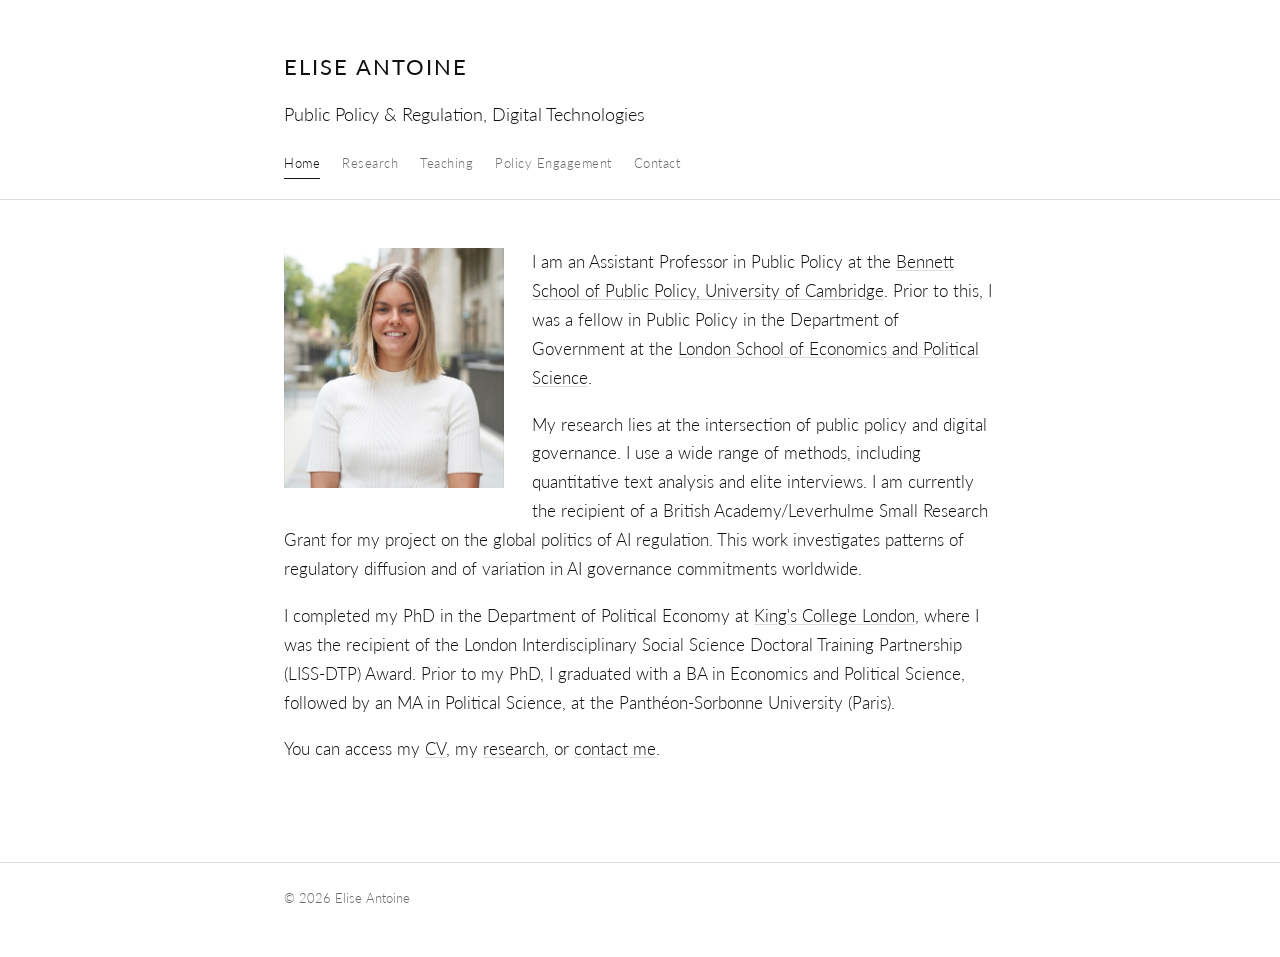
==== index.html @ 24a494e7 "Initial minimalist static site, migrated from Wix Rebuilds eliseantoine.com as plain HTML/CSS: Home," ====
<!DOCTYPE html>
<html lang="en">
<head>
<meta charset="UTF-8">
<meta name="viewport" content="width=device-width, initial-scale=1.0">
<title>Elise Antoine</title>
<meta name="description" content="Elise Antoine — Assistant Professor in Public Policy, Bennett School of Public Policy, University of Cambridge.">
<link rel="preconnect" href="https://fonts.googleapis.com">
<link rel="preconnect" href="https://fonts.gstatic.com" crossorigin>
<link href="https://fonts.googleapis.com/css2?family=Lato:wght@300;400;700&display=swap" rel="stylesheet">
<link rel="stylesheet" href="assets/css/style.css">
</head>
<body>
<header class="site-header">
  <div class="wrap">
    <div class="header-row">
      <div>
        <a class="site-title" href="index.html">ELISE ANTOINE</a>
        <p class="tagline">Public Policy &amp; Regulation, Digital Technologies</p>
      </div>
      <nav class="site-nav">
        <a href="index.html" aria-current="page">Home</a>
        <a href="research.html">Research</a>
        <a href="teaching.html">Teaching</a>
        <a href="policy-engagement.html">Policy Engagement</a>
        <a href="contact.html">Contact</a>
      </nav>
    </div>
  </div>
</header>

<main>
  <div class="wrap">
    <div class="bio-photo">
      <img src="assets/images/elise-antoine.jpg" alt="Elise Antoine">
    </div>

    <p>I am an Assistant Professor in Public Policy at the <a href="https://www.bennettschool.cam.ac.uk/" target="_blank" rel="noopener">Bennett School of Public Policy, University of Cambridge</a>. Prior to this, I was a fellow in Public Policy in the Department of Government at the <a href="http://www.lse.ac.uk/government" target="_blank" rel="noopener">London School of Economics and Political Science</a>.</p>

    <p>My research lies at the intersection of public policy and digital governance. I use a wide range of methods, including quantitative text analysis and elite interviews. I am currently the recipient of a British Academy/Leverhulme Small Research Grant for my project on the global politics of AI regulation. This work investigates patterns of regulatory diffusion and of variation in AI governance commitments worldwide.</p>

    <p>I completed my PhD in the Department of Political Economy at <a href="https://www.kcl.ac.uk/political-economy" target="_blank" rel="noopener">King's College London</a>, where I was the recipient of the London Interdisciplinary Social Science Doctoral Training Partnership (LISS-DTP) Award. Prior to my PhD, I graduated with a BA in Economics and Political Science, followed by an MA in Political Science, at the Panthéon-Sorbonne University (Paris).</p>

    <div class="bio-clear"></div>

    <p>You can access my <a href="assets/files/CV_Elise_Antoine.pdf" target="_blank" rel="noopener">CV</a>, my <a href="research.html">research</a>, or <a href="mailto:ea715@cam.ac.uk">contact me</a>.</p>
  </div>
</main>

<footer class="site-footer">
  <div class="wrap">&copy; <span id="year"></span> Elise Antoine</div>
</footer>
<script>document.getElementById('year').textContent = new Date().getFullYear();</script>
</body>
</html>
---- assets/css/style.css ----
/* Elise Antoine — personal site
   Minimalist layout: black on white, generous whitespace, Lato. */

:root {
  --text: #111111;
  --muted: #6b6b6b;
  --border: #dddddd;
  --max-width: 760px;
}

* {
  box-sizing: border-box;
}

html {
  -webkit-text-size-adjust: 100%;
}

body {
  margin: 0;
  background: #ffffff;
  color: var(--text);
  font-family: "Lato", Arial, Helvetica, sans-serif;
  font-weight: 300;
  font-size: 17px;
  line-height: 1.7;
}

a {
  color: var(--text);
  text-decoration: underline;
  text-decoration-color: var(--border);
  text-underline-offset: 2px;
}

a:hover {
  text-decoration-color: var(--text);
}

.wrap {
  max-width: var(--max-width);
  margin: 0 auto;
  padding: 0 24px;
}

/* Header */

header.site-header {
  border-bottom: 1px solid var(--border);
  padding: 48px 0 20px;
}

.header-row {
  display: flex;
  justify-content: space-between;
  align-items: flex-start;
  flex-wrap: wrap;
  gap: 16px;
}

.site-title {
  font-size: 22px;
  font-weight: 400;
  letter-spacing: 2px;
  text-decoration: none;
  color: var(--text);
}

.site-title:hover {
  text-decoration: none;
}

nav.site-nav {
  display: flex;
  gap: 22px;
  padding-top: 6px;
}

nav.site-nav a {
  font-size: 13px;
  letter-spacing: 0.5px;
  text-decoration: none;
  color: var(--muted);
  padding-bottom: 4px;
}

nav.site-nav a:hover {
  color: var(--text);
}

nav.site-nav a[aria-current="page"] {
  color: var(--text);
  border-bottom: 1px solid var(--text);
}

.tagline {
  margin: 14px 0 0;
  font-size: 18px;
  font-weight: 300;
  color: var(--text);
  max-width: 420px;
}

/* Main content */

main {
  padding: 48px 0 80px;
}

main h1 {
  font-size: 15px;
  font-weight: 400;
  text-transform: uppercase;
  letter-spacing: 2px;
  color: var(--muted);
  margin: 0 0 36px;
}

main h2 {
  font-size: 16px;
  font-weight: 400;
  text-transform: uppercase;
  letter-spacing: 1px;
  margin: 44px 0 16px;
  color: var(--text);
}

main h2:first-of-type {
  margin-top: 0;
}

main p {
  margin: 0 0 18px;
}

.bio-photo {
  float: left;
  width: 220px;
  margin: 0 28px 16px 0;
}

.bio-photo img {
  width: 100%;
  height: auto;
  display: block;
}

.bio-clear {
  clear: both;
}

ul.plain-list {
  list-style: none;
  margin: 0 0 8px;
  padding: 0;
}

ul.plain-list li {
  margin-bottom: 14px;
}

ul.pub-list {
  list-style: none;
  margin: 0 0 8px;
  padding: 0;
}

ul.pub-list li {
  margin-bottom: 20px;
}

.note {
  display: block;
  font-size: 15px;
  color: var(--muted);
  margin-top: 2px;
}

details.abstract {
  margin-bottom: 16px;
  border-top: 1px solid var(--border);
  padding-top: 14px;
}

details.abstract summary {
  cursor: pointer;
  font-weight: 400;
  color: var(--text);
}

details.abstract summary:hover {
  color: var(--muted);
}

details.abstract p {
  margin-top: 14px;
  font-size: 16px;
  color: #333333;
}

address {
  font-style: normal;
  line-height: 1.9;
}

footer.site-footer {
  border-top: 1px solid var(--border);
  padding: 24px 0 48px;
  font-size: 13px;
  color: var(--muted);
}

@media (max-width: 560px) {
  header.site-header {
    padding-top: 32px;
  }

  nav.site-nav {
    gap: 16px;
    flex-wrap: wrap;
  }

  .bio-photo {
    float: none;
    width: 180px;
    margin: 0 0 20px;
  }
}
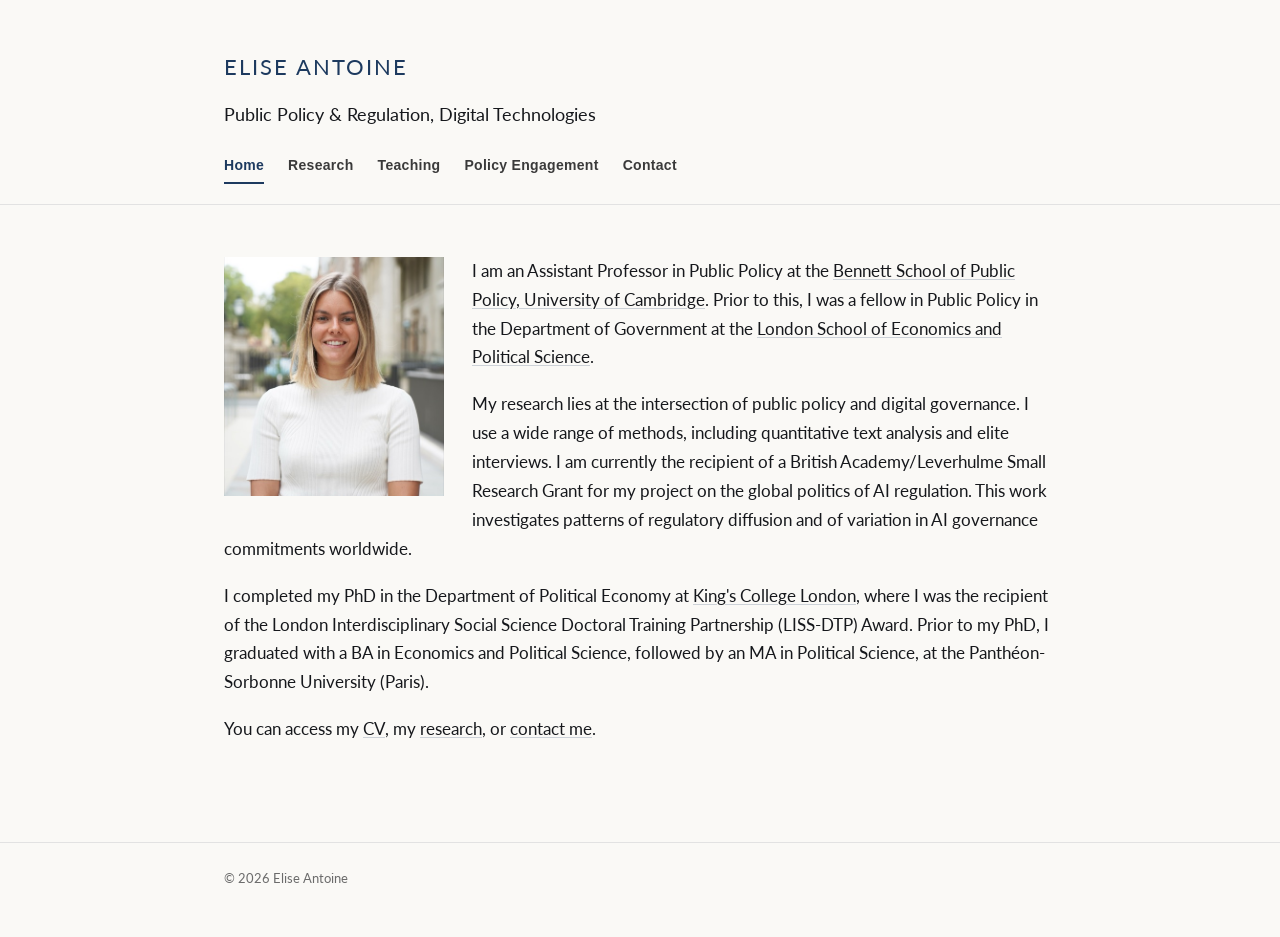
==== commit f460c991: "Refine typography, add photos, favicon, and social preview card Restore original Lato typography wit" ====
--- a/index.html
+++ b/index.html
@@ -5,6 +5,19 @@
 <meta name="viewport" content="width=device-width, initial-scale=1.0">
 <title>Elise Antoine</title>
 <meta name="description" content="Elise Antoine — Assistant Professor in Public Policy, Bennett School of Public Policy, University of Cambridge.">
+<link rel="icon" href="favicon.svg" type="image/svg+xml">
+<link rel="icon" href="favicon.png" type="image/png">
+<link rel="alternate icon" href="favicon.ico">
+<link rel="apple-touch-icon" href="apple-touch-icon.png">
+<meta property="og:type" content="website">
+<meta property="og:title" content="Elise Antoine">
+<meta property="og:description" content="Assistant Professor in Public Policy, Bennett School of Public Policy, University of Cambridge.">
+<meta property="og:image" content="https://elise-antoine.github.io/assets/images/og-image.png">
+<meta property="og:url" content="https://elise-antoine.github.io/">
+<meta name="twitter:card" content="summary_large_image">
+<meta name="twitter:title" content="Elise Antoine">
+<meta name="twitter:description" content="Assistant Professor in Public Policy, Bennett School of Public Policy, University of Cambridge.">
+<meta name="twitter:image" content="https://elise-antoine.github.io/assets/images/og-image.png">
 <link rel="preconnect" href="https://fonts.googleapis.com">
 <link rel="preconnect" href="https://fonts.gstatic.com" crossorigin>
 <link href="https://fonts.googleapis.com/css2?family=Lato:wght@300;400;700&display=swap" rel="stylesheet">
--- a/assets/css/style.css
+++ b/assets/css/style.css
@@ -1,11 +1,15 @@
 /* Elise Antoine — personal site
-   Minimalist layout: black on white, generous whitespace, Lato. */
+   Minimalist layout: black on white, generous whitespace, Lato,
+   one restrained accent color. */
 
 :root {
-  --text: #111111;
+  --bg: #faf9f6;
+  --text: #16181c;
   --muted: #6b6b6b;
-  --border: #dddddd;
-  --max-width: 760px;
+  --border: #e2e2e2;
+  --accent: #1d3a5f;
+  --accent-soft: #1d3a5f33;
+  --max-width: 880px;
 }
 
 * {
@@ -18,10 +22,10 @@
 
 body {
   margin: 0;
-  background: #ffffff;
+  background: var(--bg);
   color: var(--text);
   font-family: "Lato", Arial, Helvetica, sans-serif;
-  font-weight: 300;
+  font-weight: 400;
   font-size: 17px;
   line-height: 1.7;
 }
@@ -29,12 +33,15 @@
 a {
   color: var(--text);
   text-decoration: underline;
-  text-decoration-color: var(--border);
+  text-decoration-color: var(--accent-soft);
+  text-decoration-thickness: 1px;
   text-underline-offset: 2px;
+  transition: color 0.15s ease, text-decoration-color 0.15s ease;
 }
 
 a:hover {
-  text-decoration-color: var(--text);
+  color: var(--accent);
+  text-decoration-color: var(--accent);
 }
 
 .wrap {
@@ -63,40 +70,43 @@
   font-weight: 400;
   letter-spacing: 2px;
   text-decoration: none;
-  color: var(--text);
+  color: var(--accent);
 }
 
 .site-title:hover {
   text-decoration: none;
+  color: var(--accent);
 }
 
 nav.site-nav {
   display: flex;
-  gap: 22px;
-  padding-top: 6px;
+  gap: 24px;
+  padding-top: 8px;
 }
 
 nav.site-nav a {
-  font-size: 13px;
-  letter-spacing: 0.5px;
+  font-size: 14px;
+  font-weight: 700;
+  letter-spacing: 0.3px;
   text-decoration: none;
-  color: var(--muted);
+  color: #3a3a3a;
   padding-bottom: 4px;
+  border-bottom: 2px solid transparent;
 }
 
 nav.site-nav a:hover {
-  color: var(--text);
+  color: var(--accent);
 }
 
 nav.site-nav a[aria-current="page"] {
-  color: var(--text);
-  border-bottom: 1px solid var(--text);
+  color: var(--accent);
+  border-bottom: 2px solid var(--accent);
 }
 
 .tagline {
   margin: 14px 0 0;
   font-size: 18px;
-  font-weight: 300;
+  font-weight: 400;
   color: var(--text);
   max-width: 420px;
 }
@@ -104,25 +114,28 @@
 /* Main content */
 
 main {
-  padding: 48px 0 80px;
+  padding: 52px 0 80px;
 }
 
 main h1 {
   font-size: 15px;
-  font-weight: 400;
+  font-weight: 700;
   text-transform: uppercase;
   letter-spacing: 2px;
-  color: var(--muted);
+  color: var(--accent);
   margin: 0 0 36px;
 }
 
 main h2 {
-  font-size: 16px;
-  font-weight: 400;
+  font-size: 15px;
+  font-weight: 700;
   text-transform: uppercase;
-  letter-spacing: 1px;
-  margin: 44px 0 16px;
-  color: var(--text);
+  letter-spacing: 1.2px;
+  margin: 48px 0 18px;
+  padding-bottom: 8px;
+  color: var(--text);
+  border-bottom: 2px solid var(--accent);
+  display: inline-block;
 }
 
 main h2:first-of-type {
@@ -149,6 +162,40 @@
   clear: both;
 }
 
+figure {
+  margin: 0;
+}
+
+figcaption {
+  font-size: 13px;
+  color: var(--muted);
+  margin-top: 8px;
+}
+
+.award-figure {
+  float: right;
+  width: 160px;
+  margin: 4px 0 12px 20px;
+}
+
+.award-figure img {
+  width: 100%;
+  height: auto;
+  display: block;
+  border: 1px solid var(--border);
+}
+
+.project-figure {
+  margin: 8px 0 28px;
+}
+
+.project-figure img {
+  width: 100%;
+  height: auto;
+  display: block;
+  border: 1px solid var(--border);
+}
+
 ul.plain-list {
   list-style: none;
   margin: 0 0 8px;
@@ -167,12 +214,20 @@
 
 ul.pub-list li {
   margin-bottom: 20px;
+  padding-left: 16px;
+  border-left: 2px solid var(--border);
+}
+
+ul.pub-list li::after {
+  content: "";
+  display: table;
+  clear: both;
 }
 
 .note {
   display: block;
   font-size: 15px;
-  color: var(--muted);
+  color: var(--accent);
   margin-top: 2px;
 }
 
@@ -184,12 +239,15 @@
 
 details.abstract summary {
   cursor: pointer;
-  font-weight: 400;
-  color: var(--text);
+  font-weight: 700;
+  font-size: 14px;
+  text-transform: uppercase;
+  letter-spacing: 0.5px;
+  color: var(--accent);
 }
 
 details.abstract summary:hover {
-  color: var(--muted);
+  color: var(--text);
 }
 
 details.abstract p {
@@ -225,4 +283,10 @@
     width: 180px;
     margin: 0 0 20px;
   }
-}
+
+  .award-figure {
+    float: none;
+    width: 200px;
+    margin: 0 0 16px;
+  }
+}
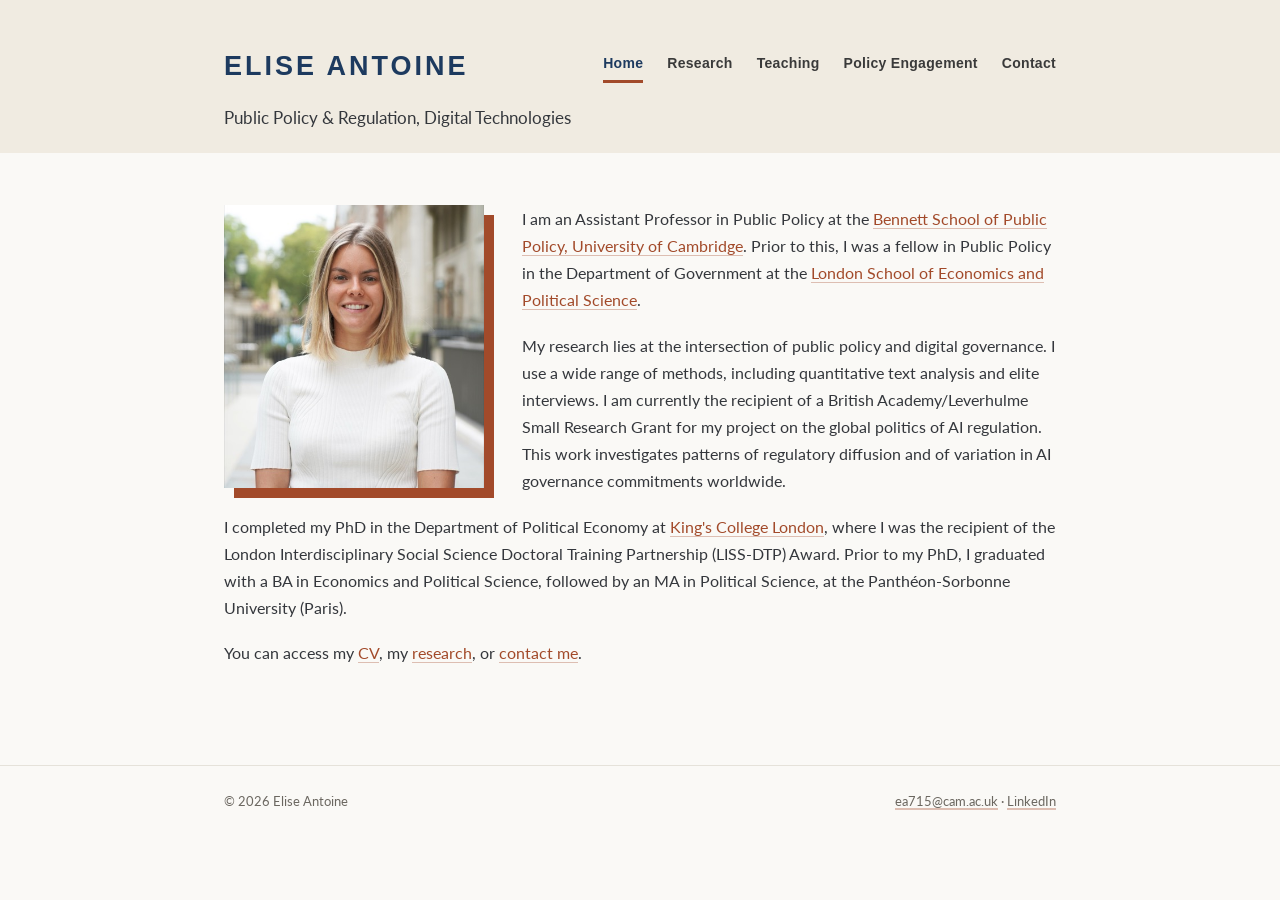
==== commit 9ff0ac22: "Redesign palette and layout, add footer contact line, update CV and icons Navy with a rust-brown acc" ====
--- a/index.html
+++ b/index.html
@@ -23,7 +23,7 @@
 <link href="https://fonts.googleapis.com/css2?family=Lato:wght@300;400;700&display=swap" rel="stylesheet">
 <link rel="stylesheet" href="assets/css/style.css">
 </head>
-<body>
+<body class="home">
 <header class="site-header">
   <div class="wrap">
     <div class="header-row">
@@ -61,7 +61,7 @@
 </main>
 
 <footer class="site-footer">
-  <div class="wrap">&copy; <span id="year"></span> Elise Antoine</div>
+  <div class="wrap footer-row"><span>&copy; <span id="year"></span> Elise Antoine</span><span><a href="mailto:ea715@cam.ac.uk">ea715@cam.ac.uk</a> &middot; <a href="https://www.linkedin.com/in/elise-antoine-197783150/" target="_blank" rel="noopener">LinkedIn</a></span></div>
 </footer>
 <script>document.getElementById('year').textContent = new Date().getFullYear();</script>
 </body>
--- a/assets/css/style.css
+++ b/assets/css/style.css
@@ -4,11 +4,13 @@
 
 :root {
   --bg: #faf9f6;
-  --text: #16181c;
-  --muted: #6b6b6b;
-  --border: #e2e2e2;
+  --text: #34373c;
+  --muted: #6b6760;
+  --border: #e5e2da;
   --accent: #1d3a5f;
   --accent-soft: #1d3a5f33;
+  --warm: #a24a2a;
+  --warm-soft: #a24a2a55;
   --max-width: 880px;
 }
 
@@ -26,20 +28,31 @@
   color: var(--text);
   font-family: "Lato", Arial, Helvetica, sans-serif;
   font-weight: 400;
-  font-size: 17px;
+  font-size: 16px;
   line-height: 1.7;
 }
 
 a {
   color: var(--text);
   text-decoration: underline;
-  text-decoration-color: var(--accent-soft);
-  text-decoration-thickness: 1px;
+  text-decoration-color: var(--warm-soft);
+  text-decoration-thickness: 2px;
   text-underline-offset: 2px;
   transition: color 0.15s ease, text-decoration-color 0.15s ease;
 }
 
 a:hover {
+  color: var(--warm);
+  text-decoration-color: var(--warm);
+}
+
+body.home main a {
+  color: var(--warm);
+  text-decoration-thickness: 1px;
+  text-underline-offset: 3px;
+}
+
+body.home main a:hover {
   color: var(--accent);
   text-decoration-color: var(--accent);
 }
@@ -53,8 +66,8 @@
 /* Header */
 
 header.site-header {
-  border-bottom: 1px solid var(--border);
-  padding: 48px 0 20px;
+  background: #f0ebe1;
+  padding: 44px 0 20px;
 }
 
 .header-row {
@@ -66,16 +79,16 @@
 }
 
 .site-title {
-  font-size: 22px;
-  font-weight: 400;
-  letter-spacing: 2px;
+  font-size: 27px;
+  font-weight: 700;
+  letter-spacing: 3px;
   text-decoration: none;
   color: var(--accent);
 }
 
 .site-title:hover {
   text-decoration: none;
-  color: var(--accent);
+  color: var(--warm);
 }
 
 nav.site-nav {
@@ -95,17 +108,17 @@
 }
 
 nav.site-nav a:hover {
-  color: var(--accent);
+  color: var(--warm);
 }
 
 nav.site-nav a[aria-current="page"] {
   color: var(--accent);
-  border-bottom: 2px solid var(--accent);
+  border-bottom: 3px solid var(--warm);
 }
 
 .tagline {
   margin: 14px 0 0;
-  font-size: 18px;
+  font-size: 17px;
   font-weight: 400;
   color: var(--text);
   max-width: 420px;
@@ -118,12 +131,12 @@
 }
 
 main h1 {
-  font-size: 15px;
+  font-size: 30px;
   font-weight: 700;
   text-transform: uppercase;
-  letter-spacing: 2px;
-  color: var(--accent);
-  margin: 0 0 36px;
+  letter-spacing: 3px;
+  color: var(--accent);
+  margin: 0 0 44px;
 }
 
 main h2 {
@@ -132,10 +145,7 @@
   text-transform: uppercase;
   letter-spacing: 1.2px;
   margin: 48px 0 18px;
-  padding-bottom: 8px;
-  color: var(--text);
-  border-bottom: 2px solid var(--accent);
-  display: inline-block;
+  color: var(--accent);
 }
 
 main h2:first-of-type {
@@ -148,14 +158,15 @@
 
 .bio-photo {
   float: left;
-  width: 220px;
-  margin: 0 28px 16px 0;
+  width: 260px;
+  margin: 0 38px 22px 0;
 }
 
 .bio-photo img {
   width: 100%;
   height: auto;
   display: block;
+  box-shadow: 10px 10px 0 var(--warm);
 }
 
 .bio-clear {
@@ -243,22 +254,61 @@
   font-size: 14px;
   text-transform: uppercase;
   letter-spacing: 0.5px;
-  color: var(--accent);
+  color: var(--warm);
 }
 
 details.abstract summary:hover {
-  color: var(--text);
+  color: var(--accent);
+}
+
+a.read {
+  margin-left: 22px;
+  font-size: 14px;
+  font-weight: 700;
+  text-transform: uppercase;
+  letter-spacing: 0.5px;
+  text-decoration: none;
+  color: var(--warm);
+}
+
+a.read::after {
+  content: " \2197";
+}
+
+a.read:hover {
+  color: var(--accent);
+}
+
+.pub-actions {
+  margin-bottom: 16px;
+  border-top: 1px solid var(--border);
+  padding-top: 14px;
+}
+
+.pub-actions a.read {
+  margin-left: 0;
 }
 
 details.abstract p {
   margin-top: 14px;
-  font-size: 16px;
+  font-size: 15px;
   color: #333333;
 }
 
 address {
   font-style: normal;
   line-height: 1.9;
+}
+
+.footer-row {
+  display: flex;
+  justify-content: space-between;
+  flex-wrap: wrap;
+  gap: 8px 24px;
+}
+
+footer.site-footer a {
+  color: var(--muted);
 }
 
 footer.site-footer {
